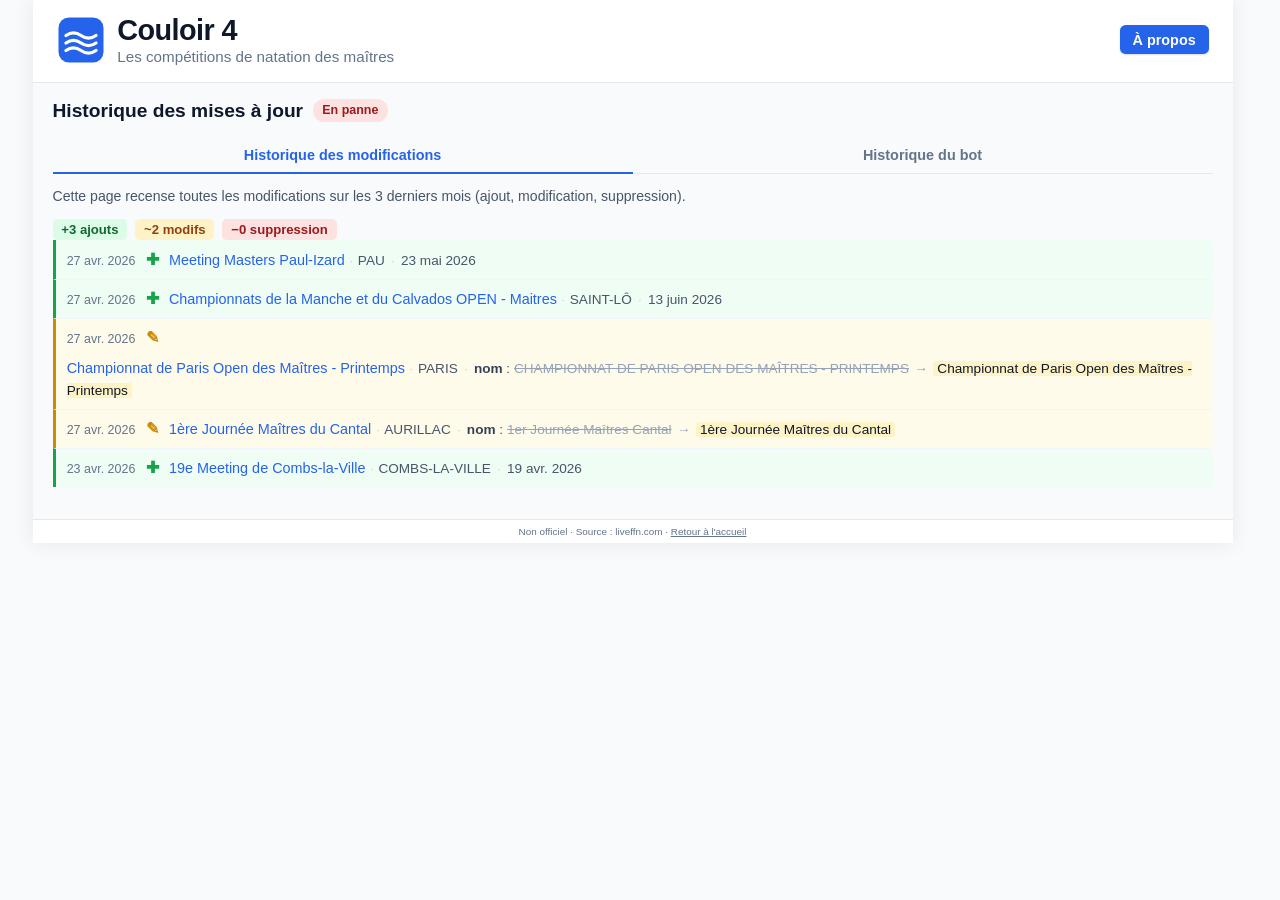
==== statut.html @ 9500f40b "feat(ui): page Statut + historique des modifications du bot Nouvelle page /statut.html avec 2 onglet" ====
<!DOCTYPE html>
<html lang="fr">
<head>
  <meta charset="UTF-8" />
  <meta name="viewport" content="width=device-width, initial-scale=1.0" />

  <meta http-equiv="Content-Security-Policy" content="default-src 'self'; script-src 'self' https://gc.zgo.at 'unsafe-inline'; style-src 'self' 'unsafe-inline'; img-src 'self' data:; connect-src 'self' https://couloir4.goatcounter.com; font-src 'self'; frame-ancestors 'none'; base-uri 'self'; form-action 'self'" />

  <title>Historique des mises à jour — Couloir 4</title>
  <meta name="description" content="Historique des mises à jour de Couloir 4 : compétitions ajoutées, modifiées et supprimées suite aux scrapings de liveFFN sur les 6 derniers mois." />
  <meta name="robots" content="index, follow" />
  <meta name="language" content="French" />
  <link rel="canonical" href="https://www.couloir4.fr/statut.html" />

  <link rel="icon" type="image/svg+xml" href="favicon.svg" />
  <link rel="apple-touch-icon" href="favicon.svg" />

  <link rel="stylesheet" href="app.css" />
</head>
<body class="page-statut">
  <header>
    <div class="title-row">
      <a class="brand" href="./" aria-label="Couloir 4 — retour à l'accueil">
        <img src="favicon.svg" alt="" width="32" height="32" class="brand-logo" />
        <div class="brand-text">
          <h1>Couloir 4</h1>
          <p class="tagline">Les compétitions de natation des maîtres</p>
        </div>
      </a>
      <button type="button" id="infoBtn" class="info-btn" aria-label="À propos — informations sur les données" title="À propos">À propos</button>
    </div>
  </header>

  <div id="infoModal" class="modal" hidden aria-modal="true" role="dialog" aria-labelledby="modalTitle">
    <div class="modal-backdrop" id="modalBackdrop"></div>
    <div class="modal-content" role="document">
      <button type="button" class="modal-close" id="modalClose" aria-label="Fermer">✕</button>
      <h2 id="modalTitle" class="modal-title">À propos</h2>
      <p class="modal-p">
        <strong>Couloir 4</strong> recense les compétitions de natation maîtres en France sur une carte interactive. Les données proviennent de liveFFN.
      </p>
      <p class="modal-updated-line">Dernière mise à jour : <span id="modalUpdated">…</span>. <a href="statut.html" id="statusIcon" class="status-link"><svg viewBox="0 0 24 24" aria-hidden="true" fill="none" stroke="currentColor" stroke-width="2" stroke-linecap="round" stroke-linejoin="round"><circle cx="12" cy="12" r="9"/><polyline points="12,7 12,12 15,14"/></svg><span>Voir l'historique</span></a></p>
      <hr class="modal-sep">
      <p class="modal-author">Site développé par <strong>Benjamin Néel</strong></p>
      <div class="modal-socials">
        <a class="social-link social-instagram" href="https://www.instagram.com/benjamin_darneel/" target="_blank" rel="noopener" aria-label="Instagram de Benjamin">
          <svg viewBox="0 0 24 24" aria-hidden="true"><rect x="2.5" y="2.5" width="19" height="19" rx="5.5" fill="none" stroke="currentColor" stroke-width="1.8"/><circle cx="12" cy="12" r="4.5" fill="none" stroke="currentColor" stroke-width="1.8"/><circle cx="17.5" cy="6.5" r="1.2" fill="currentColor"/></svg>
          <span>Instagram</span>
        </a>
        <a class="social-link social-linkedin" href="https://www.linkedin.com/in/benjaminneel/" target="_blank" rel="noopener" aria-label="LinkedIn de Benjamin">
          <svg viewBox="0 0 24 24" aria-hidden="true" fill="currentColor"><path d="M7 10.5h2.7v7.5H7v-7.5zm1.35-4.1a1.55 1.55 0 110 3.1 1.55 1.55 0 010-3.1zM11.3 10.5h2.6v1.05c.55-.9 1.55-1.25 2.55-1.25 2 0 2.85 1.15 2.85 3.35V18h-2.7v-3.9c0-1.05-.3-1.75-1.25-1.75s-1.35.75-1.35 1.75V18h-2.7v-7.5z"/></svg>
          <span>LinkedIn</span>
        </a>
      </div>
      <hr class="modal-sep">
      <p class="modal-p">
        Si une compétition n'apparaît pas sur <strong>Couloir 4</strong>, ce n'est pas un bug : c'est qu'elle n'est pas encore sur liveFFN.
      </p>
      <p class="modal-p">
        Si vous souhaitez faire apparaître une compétition sur <strong>Couloir 4</strong>, demandez à votre club de l'ajouter sur liveFFN et de mettre le mot « maîtres » dans le titre. Elle apparaîtra 24 h après sur <strong>Couloir 4</strong>.
      </p>
      <p class="modal-p">
        Si une compétition maîtres existe sur liveFFN mais pas sur <strong>Couloir 4</strong>, soit vous n'avez pas attendu 24 h, soit le mot « maîtres » ou « master » ne figure pas dans le titre sur liveFFN. Dans ce cas, envoyez-nous une demande via <a href="https://docs.google.com/forms/d/e/1FAIpQLSf6g021DXRIjD3V0xvkoZ9mtt02SCiwz91aicK6UGp37fEwQg/viewform" target="_blank" rel="noopener">ce formulaire</a>.
      </p>
      <p class="modal-legal-link">
        <button type="button" class="legal-link-btn" id="openLegalBtn">Mentions légales</button>
      </p>
      <p class="modal-copyright">© 2026 Benjamin Néel · Publié sous licence MIT</p>
    </div>
  </div>

  <div id="legalModal" class="modal" hidden aria-modal="true" role="dialog" aria-labelledby="legalModalTitle">
    <div class="modal-backdrop" id="legalModalBackdrop"></div>
    <div class="modal-content" role="document">
      <button type="button" class="modal-close" id="legalModalClose" aria-label="Fermer">✕</button>
      <h2 id="legalModalTitle" class="modal-title">Mentions légales</h2>

      <p class="modal-p">
        <strong>Couloir 4</strong> est un service gratuit et libre d'accès, développé bénévolement pour la communauté des nageurs maîtres. Le code source est ouvert ; il est consultable et réutilisable sur <a href="https://github.com/bneel/master-map" target="_blank" rel="noopener">GitHub</a>.
      </p>

      <hr class="modal-sep">

      <h3 class="legal-h3">Éditeur</h3>
      <p class="modal-p">
        Benjamin Néel, à titre personnel et bénévole.<br>
        Contact via <a href="https://www.instagram.com/benjamin_darneel/" target="_blank" rel="noopener">Instagram</a> ou <a href="https://www.linkedin.com/in/benjaminneel/" target="_blank" rel="noopener">LinkedIn</a>.
      </p>

      <h3 class="legal-h3">Hébergeur</h3>
      <p class="modal-p">
        GitHub, Inc. — 88 Colin P Kelly Jr St, San Francisco, CA 94107, USA.
      </p>

      <hr class="modal-sep">

      <h3 class="legal-h3">Données &amp; vie privée</h3>
      <p class="modal-p">
        Couloir 4 ne dépose <strong>aucun cookie</strong> et n'utilise <strong>aucun tracker publicitaire</strong>.
      </p>
      <p class="modal-p">
        <strong>Statistiques de fréquentation.</strong> Le site utilise GoatCounter (<code>couloir4.goatcounter.com</code>), un outil d'analyse sans cookie. Les données collectées sont anonymisées : page vue, référent, pays approximatif, type de navigateur. Aucune adresse IP ni identifiant personnel n'est conservé. Base légale : intérêt légitime (la CNIL exempte de consentement les outils de mesure d'audience non-traçants).
      </p>
      <p class="modal-p">
        <strong>Stockage local.</strong> Votre dernière position géographique, utilisée pour calculer les distances aux compétitions, est conservée uniquement dans votre navigateur via <code>localStorage</code> (clé <code>couloir4.userPos.v1</code>). Elle n'est jamais transmise à un serveur. Vous pouvez l'effacer à tout moment via les paramètres de votre navigateur.
      </p>
      <p class="modal-p">
        <strong>Vos droits.</strong> Aucune donnée personnelle n'étant collectée par l'éditeur, il n'y a pas de demande à formuler. Pour toute question, vous pouvez contacter l'éditeur via Instagram ou LinkedIn.
      </p>

      <hr class="modal-sep">

      <h3 class="legal-h3">Sources &amp; crédits</h3>
      <p class="modal-p">
        Les données de compétitions proviennent de <a href="https://liveffn.com" target="_blank" rel="noopener">liveFFN</a>, site de la Fédération Française de Natation. Couloir 4 est un projet <strong>indépendant et non-officiel</strong>, sans aucun lien avec la FFN.
      </p>
      <p class="modal-p">
        Cartographie : <a href="https://www.openstreetmap.org/copyright" target="_blank" rel="noopener">OpenStreetMap</a> (© contributeurs OSM), fond de carte <a href="https://carto.com/attributions" target="_blank" rel="noopener">CARTO</a>.
      </p>

      <hr class="modal-sep">

      <h3 class="legal-h3">Note aux administrateurs de liveFFN</h3>
      <p class="modal-p">
        Couloir 4 consulte liveFFN pour récupérer le calendrier des compétitions maîtres et les tailles de bassin. Le trafic est volontairement <strong>ultralight</strong> : 2 passages automatisés par jour (vers 11 h et 17 h, moins de 10 pages visitées à chaque passage).
      </p>
      <p class="modal-p">
        En cas de besoin, merci de me contacter via Instagram ou LinkedIn.
      </p>
    </div>
  </div>

  <main class="statut-main">
    <section class="statut-intro">
      <div class="statut-title-row">
        <h2 class="statut-title">Historique des mises à jour</h2>
        <span id="botStatus" class="bot-status" hidden></span>
      </div>
    </section>

    <div id="statutError" class="error" hidden></div>
    <div id="statutLoading" class="statut-loading">Chargement de l'historique…</div>

    <nav class="statut-tabs" id="statutTabs" role="tablist" aria-label="Onglets historique">
      <button type="button" class="statut-tab active" id="tabChanges" data-tab="changes" role="tab" aria-selected="true" aria-controls="paneChanges">Historique des modifications</button>
      <button type="button" class="statut-tab" id="tabRuns" data-tab="runs" role="tab" aria-selected="false" aria-controls="paneRuns">Historique du bot</button>
    </nav>

    <section id="paneChanges" class="statut-pane statut-pane-active" role="tabpanel" aria-labelledby="tabChanges">
      <p class="statut-pane-desc">Cette page recense toutes les modifications sur les 3 derniers mois (ajout, modification, suppression).</p>
      <div id="statutTotals" class="hist-totals" aria-label="Totaux"></div>
      <ol id="statutLines" class="hist-lines"></ol>
    </section>

    <section id="paneRuns" class="statut-pane" role="tabpanel" aria-labelledby="tabRuns" hidden>
      <p class="statut-pane-desc">Cette page retrace tous les passages du bot sur liveFFN sur les 30 derniers jours.</p>
      <ul id="recentList" class="recent-list"></ul>
    </section>
  </main>

  <footer>
    Non officiel &middot; Source&nbsp;: liveffn.com &middot; <a href="./">Retour à l'accueil</a>
  </footer>

  <script src="statut.js"></script>
  <script data-goatcounter="https://couloir4.goatcounter.com/count"
          async src="//gc.zgo.at/count.js"></script>
</body>
</html>
---- app.css ----
* { box-sizing: border-box; }
html, body { margin: 0; padding: 0; height: 100%; }
/* Réserve la gouttière du scrollbar globalement (page principale + page
   Statut). La page principale n'affiche jamais de scrollbar (overflow:hidden),
   la page Statut en affiche une dès que le contenu dépasse — sans ce
   `scrollbar-gutter: stable`, la largeur effective diffère de ~17 px entre
   les deux, ce qui décale visuellement le bandeau. */
html { scrollbar-gutter: stable; }
body {
  font-family: -apple-system, BlinkMacSystemFont, "Segoe UI", sans-serif;
  background: #f8fafc;
  color: #0f172a;
  display: flex;
  flex-direction: column;
  /* Viewport exact, pas "au minimum" : pas de dépassement = pas de scroll body */
  height: 100%;
  height: 100dvh; /* mobile moderne : hauteur dynamique qui s'adapte à la barre d'adresse */
  overflow: hidden; /* interdit tout scroll global, le scroll vit dans les panes internes */
}

/* Header compact : titre en haut + 1 ligne de contrôles */
header {
  padding: 0.5rem 0.75rem;
  background: #fff;
  border-bottom: 1px solid #e2e8f0;
  flex-shrink: 0; /* pas de compression, hauteur naturelle */
}
.title-row {
  display: flex; align-items: center; gap: 0.6rem;
  margin-bottom: 0.45rem;
}
.brand {
  flex: 1; min-width: 0;
  display: flex; align-items: center; gap: 0.55rem;
  text-decoration: none; color: inherit;
}
.brand-logo {
  width: 2rem; height: 2rem; flex-shrink: 0;
  border-radius: 0.35rem;
}
.brand-text {
  flex: 1; min-width: 0;
  display: flex; flex-direction: column; gap: 0.05rem;
}
.title-row h1 {
  margin: 0; font-size: 1.15rem; font-weight: 800;
  line-height: 1.15;
  white-space: nowrap; overflow: hidden; text-overflow: ellipsis;
  color: #0f172a; letter-spacing: -0.01em;
}
.tagline {
  margin: 0; font-size: 0.72rem; color: #64748b; font-weight: 500;
  white-space: nowrap; overflow: hidden; text-overflow: ellipsis;
}

/* Bouton "À propos" dans le header
   Intentionnellement visible (emoji + texte) : c'était invisible en version "?". */
.info-btn {
  flex-shrink: 0;
  display: inline-flex; align-items: center; gap: 0.3rem;
  padding: 0.35rem 0.6rem;
  border: 0; border-radius: 0.35rem;
  background: #2563eb; color: #fff;
  font: inherit; font-weight: 600; font-size: 0.8rem;
  cursor: pointer; line-height: 1;
  box-shadow: 0 1px 2px rgba(0, 0, 0, 0.15);
  white-space: nowrap;
}
.info-btn:hover { background: #1d4ed8; }
.info-btn-icon { font-size: 0.95rem; line-height: 1; }

/* Modal "À propos" */
.modal[hidden] { display: none; }
.modal {
  position: fixed; inset: 0; z-index: 2000;
  display: flex; align-items: center; justify-content: center;
}
.modal-backdrop {
  position: absolute; inset: 0;
  background: rgba(15, 23, 42, 0.55);
}
.modal-content {
  position: relative;
  background: #fff; color: #0f172a;
  border-radius: 0.6rem;
  padding: 1.25rem 1.25rem 1rem;
  max-width: calc(100% - 2rem); width: 26rem;
  box-shadow: 0 10px 30px rgba(0, 0, 0, 0.25);
  max-height: calc(100vh - 2rem); overflow-y: auto;
}
.modal-close {
  position: absolute; top: 0.4rem; right: 0.5rem;
  width: 2rem; height: 2rem;
  border: 0; background: transparent;
  color: #64748b; font-size: 1.1rem; cursor: pointer;
  border-radius: 50%;
}
.modal-close:hover { background: #f1f5f9; color: #0f172a; }
.modal-title { margin: 0 1.5rem 0.5rem 0; font-size: 1.05rem; }
.modal-p {
  margin: 0 0 0.75rem;
  font-size: 0.9rem; line-height: 1.45;
  color: #334155;
}
.modal-p:first-of-type {
  font-size: 0.95rem; color: #0f172a;
}
.modal-p a { color: #2563eb; text-decoration: underline; }
.modal-updated-line {
  margin: 0.5rem 0 0;
  font-size: 0.8rem; line-height: 1.4;
  color: #64748b;
}
#modalUpdated { font-weight: 600; color: #16a34a; }
.modal-sep { border: 0; border-top: 1px solid #e2e8f0; margin: 0.75rem 0; }
/* Ligne "Site développé par …" + icônes réseaux */
.modal-author {
  margin: 0 0 0.5rem; font-size: 1rem; color: #0f172a;
}
.modal-author strong { color: #0f172a; }
.modal-socials { display: flex; gap: 0.8rem; flex-wrap: wrap; margin-top: 0.25rem; }
.social-link {
  display: inline-flex; align-items: center; gap: 0.5rem;
  padding: 0.6rem 0.9rem;
  border-radius: 0.5rem;
  text-decoration: none; font-weight: 600; font-size: 1rem;
  border: 1px solid transparent;
  transition: transform 0.1s ease;
}
.social-link:hover { transform: translateY(-1px); }
.social-link svg { width: 1.75rem; height: 1.75rem; flex-shrink: 0; }
.social-instagram {
  background: linear-gradient(45deg, #f9ce34, #ee2a7b, #6228d7);
  color: #fff;
}
.social-instagram:hover { filter: brightness(1.08); }
.social-linkedin {
  background: #0a66c2; color: #fff;
}
.social-linkedin:hover { background: #084c94; }

/* Bannière d'erreur de chargement (insérée dynamiquement en haut du body) */
.load-error-banner {
  background: #fee2e2; color: #991b1b;
  padding: 0.6rem 1rem;
  font-size: 0.85rem; font-weight: 600;
  text-align: center;
  border-bottom: 1px solid #fca5a5;
  flex-shrink: 0;
}

.modal-admin-note {
  margin: 0.9rem 0 0;
  font-size: 0.72rem;
  font-style: italic;
  color: #0f172a;
  line-height: 1.35;
}
.modal-copyright {
  margin: 1rem 0 0;
  padding-top: 0.75rem;
  border-top: 1px solid #e2e8f0;
  text-align: center;
  font-size: 0.7rem;
  color: #64748b;
}

.modal-legal-link {
  margin: 0.9rem 0 0;
  text-align: center;
}
.legal-link-btn {
  background: none; border: 0; padding: 0;
  color: #2563eb; text-decoration: underline;
  font: inherit; font-size: 0.8rem; cursor: pointer;
}
.legal-link-btn:hover { color: #1d4ed8; }

.legal-h3 {
  margin: 0.9rem 0 0.4rem;
  font-size: 0.9rem;
  color: #0f172a;
}
.legal-h3:first-of-type { margin-top: 0; }
#legalModal code {
  font-size: 0.78rem;
  background: #f1f5f9;
  padding: 0.05rem 0.3rem;
  border-radius: 0.2rem;
}

.controls-row {
  display: flex; align-items: center; gap: 0.4rem;
}

/* Ligne filtre bassin + bouton reload à droite */
.bassin-row {
  display: flex; align-items: center; gap: 0.35rem;
  margin-top: 0.45rem;
}
.bassin-filter {
  display: flex; align-items: center; gap: 0.35rem;
  flex: 1; min-width: 0; flex-wrap: wrap;
}
.bassin-pill {
  font: inherit; font-size: 0.8rem; font-weight: 600;
  padding: 0.25rem 0.65rem;
  border: 1px solid #cbd5e1; border-radius: 999px;
  background: #fff; color: #475569; cursor: pointer;
  line-height: 1.3;
}
.bassin-pill:hover { background: #f1f5f9; }
.bassin-pill.active {
  background: #2563eb; color: #fff; border-color: #2563eb;
}

/* Bouton reload (alignement à droite, aligné visuellement avec .pos-btn au-dessus) */
.reload-btn {
  flex-shrink: 0;
  width: 2rem; height: 2rem;
  border: 1px solid #cbd5e1; border-radius: 0.35rem;
  background: #fff; color: #0f172a;
  font: inherit; font-size: 1.1rem; font-weight: 700;
  cursor: pointer;
  display: inline-flex; align-items: center; justify-content: center;
  line-height: 1;
}
.reload-btn:hover { background: #f1f5f9; }
.controls-row .search { flex: 1; min-width: 0; }
.horizon-select {
  font: inherit; font-size: 0.8rem; font-weight: 600;
  padding: 0.35rem 0.5rem;
  border: 1px solid #cbd5e1; border-radius: 0.35rem;
  background: #fff; color: #0f172a; cursor: pointer;
  flex-shrink: 0; max-width: 38%;
}
.horizon-select:focus { outline: 2px solid #2563eb; outline-offset: 1px; }

/* Bouton "Ma position" (header) */
.pos-btn {
  flex-shrink: 0;
  display: inline-flex; align-items: center; gap: 0.3rem;
  padding: 0.35rem 0.55rem;
  font: inherit; font-size: 0.8rem; font-weight: 600;
  border: 1px solid #cbd5e1; border-radius: 0.35rem;
  background: #fff; color: #0f172a; cursor: pointer;
  line-height: 1;
}
.pos-btn:hover { background: #f1f5f9; }
.pos-btn-label { white-space: nowrap; }
/* Sur mobile étroit, on masque le texte pour économiser la place */
@media (max-width: 560px) {
  .pos-btn-label { display: none; }
  .pos-btn { padding: 0.4rem; }
}

/* Mobile/tablet : pinch + double-tap suffisent, on cache les boutons zoom
   Leaflet pour libérer le coin haut-gauche (sinon le prompt position chevauche). */
@media (max-width: 959px) {
  .leaflet-control-zoom { display: none; }
}


/* Recherche */
.search {
  font: inherit; font-size: 0.85rem;
  padding: 0.35rem 0.55rem;
  border: 1px solid #cbd5e1; border-radius: 0.35rem;
  background: #fff; color: #0f172a;
}
.search:focus { outline: 2px solid #2563eb; outline-offset: 1px; }

/* Tabs Carte/Liste — style "segmented control" plus affirmé */
.tabs {
  display: flex;
  gap: 0.4rem;
  padding: 0.35rem 0.75rem;
  background: #fff;
  border-bottom: 1px solid #e2e8f0;
  flex-shrink: 0;
}
.tab {
  flex: 1;
  padding: 0.4rem 0.75rem;
  border: 1px solid #cbd5e1;
  border-radius: 0.45rem;
  background: #f8fafc;
  color: #475569;
  font: inherit; font-size: 0.95rem; font-weight: 600;
  cursor: pointer;
  display: inline-flex; align-items: center; justify-content: center; gap: 0.5rem;
  transition: background 0.15s ease, color 0.15s ease, border-color 0.15s ease, box-shadow 0.15s ease;
}
.tab:hover { background: #e2e8f0; }
.tab.active {
  background: #2563eb;
  color: #fff;
  border-color: #2563eb;
  box-shadow: 0 2px 6px rgba(37, 99, 235, 0.28);
}
.tab-icon { width: 1.1rem; height: 1.1rem; flex-shrink: 0; }

/* Pastille ronde bleue réutilisée pour afficher un compteur (tabs + toolbar liste) */
.count-pill {
  flex: 0 0 auto;
  min-width: 2.1rem; height: 2.1rem;
  padding: 0 0.5rem;
  border-radius: 999px;
  background: #2563eb; color: #fff;
  font-size: 0.85rem; font-weight: 700; line-height: 1;
  display: inline-flex; align-items: center; justify-content: center;
}
.count-pill:empty { display: none; }

/* Layout
   Mobile : le pane actif remplit toute la hauteur restante de <main>
   via flex:1. On évite les hauteurs fixes (60vh/40vh) qui tronquaient
   la liste en-dessous de 40 % du viewport. */
main { flex: 1; display: flex; position: relative; min-height: 0; }
.pane { display: none; flex: 1; min-height: 0; overflow: hidden; position: relative; }
.pane.active { display: flex; flex-direction: column; }
#map { flex: 1; width: 100%; min-height: 0; }

/* Légende carte */
.legend {
  position: absolute; bottom: 0.5rem; left: 0.5rem; z-index: 500;
  background: rgba(255, 255, 255, 0.92);
  border: 1px solid #e2e8f0; border-radius: 0.4rem;
  padding: 0.4rem 0.5rem;
  display: flex; flex-wrap: wrap; gap: 0.25rem 0.6rem;
  font-size: 0.7rem; color: #334155;
  box-shadow: 0 1px 4px rgba(0, 0, 0, 0.08);
  max-width: calc(100% - 1rem);
}
.legend-item { display: inline-flex; align-items: center; gap: 0.25rem; }
.legend .badge {
  width: 1.1rem; height: 1.1rem; font-size: 0.65rem;
}
.legend[hidden] { display: none; }
.legend-close {
  border: 0; background: transparent;
  color: #64748b; font-size: 0.85rem; line-height: 1;
  padding: 0 0.15rem; margin-left: 0.2rem;
  cursor: pointer; border-radius: 0.2rem;
}
.legend-close:hover { background: #f1f5f9; color: #0f172a; }

/* Liste */
.list-toolbar {
  display: flex; align-items: center; justify-content: space-between;
  flex-direction: row-reverse;
  padding: 0.5rem 1rem; background: #fff;
  border-bottom: 1px solid #e2e8f0;
  flex-shrink: 0;
}
.list-count {
  display: inline-flex; align-items: center; gap: 0.4rem;
  font-size: 0.75rem; color: #64748b;
}
.list-count-text { color: #2563eb; font-weight: 600; }
.sort-group { display: inline-flex; border: 1px solid #cbd5e1; border-radius: 0.35rem; overflow: hidden; }
.sort-btn {
  font: inherit; font-size: 0.8rem; font-weight: 500;
  padding: 0.35rem 0.7rem; border: 0; background: #fff; color: #475569; cursor: pointer;
  border-right: 1px solid #cbd5e1;
}
.sort-btn:last-child { border-right: 0; }
.sort-btn:hover { background: #f1f5f9; }
.sort-btn.active { background: #2563eb; color: #fff; font-weight: 600; }

#list {
  list-style: none; margin: 0; padding: 0;
  flex: 1; min-height: 0; overflow-y: auto;
  -webkit-overflow-scrolling: touch;
}
#list li {
  display: flex; gap: 0.6rem; padding: 0.7rem 1rem;
  border-bottom: 1px solid #e2e8f0; cursor: pointer; background: #fff;
}
#list li:hover, #list li:active { background: #f1f5f9; }
#list li.past { opacity: 0.55; }
#list li.past .name { text-decoration: line-through; text-decoration-color: #94a3b8; }
#list .info { flex: 1; min-width: 0; }
#list .name { font-weight: 600; font-size: 0.95rem; margin: 0 0 0.15rem; }
#list .meta {
  font-size: 0.8rem; color: #475569; margin: 0;
  display: flex; flex-wrap: wrap; align-items: center; gap: 0.35rem;
}
#list .meta-text { min-width: 0; }

/* Pin rouge + distance (même emoji que le marqueur "Ma position") */
.distance-pin {
  display: inline-flex; align-items: center; gap: 0.15rem;
  font-weight: 600; color: #334155;
  white-space: nowrap;
}
.distance-pin-ico { font-size: 0.95rem; line-height: 1; }

/* La pastille bassin, réutilisée du popup, reste visuellement homogène
   entre la carte et la liste. */
#list .bassin-tag { font-size: 0.68rem; }

/* Items "Habituelles" (compétitions récurrentes prédites, pas encore sur liveffn).
   Fond orange pâle pour différencier visuellement, curseur par défaut (pas
   de clic actif puisque pas d'ID liveffn vers où aller). */
#list li.habituelle-item {
  background: #fff7ed; border-left: 3px solid #f97316;
  cursor: default;
}
#list li.habituelle-item:hover, #list li.habituelle-item:active {
  background: #fed7aa;
}
.habituelle-lieu-tbd {
  font-style: italic; color: #9a3412;
}
.habituelle-note {
  font-size: 0.72rem; color: #9a3412; margin: 0.3rem 0 0;
  font-style: italic;
}
.habituelle-recent {
  font-size: 0.72rem; color: #475569; margin: 0.25rem 0 0;
}

/* Mode "Habituelles" : carte affichée (ville-centrées + centroïdes pour
   tournantes R/D, CF en Lapinland). Filtre bassin et tri date/distance
   conservés. */

/* En-tête explicatif au-dessus de chaque liste — texte centré, neutre.
   Sert pour À venir / Passées / Saison / Habituelles. */
.list-info-header {
  text-align: center;
  padding: 0.7rem 1rem;
  font-size: 0.78rem; color: #475569;
  border-bottom: 1px solid #e2e8f0;
  background: #f8fafc;
}
.list-info-header strong { color: #0f172a; }
/* Variante orange pour le mode Habituelles */
.list-info-header.habituelles-variant {
  background: #fff7ed; color: #9a3412;
  border-left: 3px solid #f97316;
}
.list-info-header.habituelles-variant strong { color: #7c2d12; }

/* Marqueur orange pour les "habituelles" sur la carte */
.marker-pill.marker-habituelle {
  background: #f97316; border-color: #fff;
  color: #fff;
}

/* Badges de niveau
   Hiérarchie visuelle :
   - F (Championnat de France maîtres) : rouge vif, le plus fort
   - I (International) : bordeaux, distinct du rouge CdF
   - N, Z, R, D : orange, jaune, bleu, gris */
.badge {
  display: inline-flex; align-items: center; justify-content: center;
  width: 1.7rem; height: 1.7rem; border-radius: 50%;
  color: #fff; font-weight: 700; font-size: 0.8rem; flex-shrink: 0;
}
.badge-F { background: #7c3aed; }
.badge-I { background: #7C2D12; }
.badge-N { background: #EA580C; }
.badge-Z { background: #CA8A04; }
.badge-R { background: #2563EB; }
.badge-D { background: #64748B; }

/* Marqueurs (divIcon) */
.marker-wrapper { background: transparent; border: 0; }
.marker-pill {
  border-radius: 50%;
  border-style: solid; border-color: #fff;
  display: flex; align-items: center; justify-content: center;
  color: #fff; font-weight: 700; font-size: 0.8rem;
  box-shadow: 0 1px 3px rgba(0, 0, 0, 0.25);
  box-sizing: border-box;
}
.marker-pill.past { opacity: 0.5; }

/* Marqueur de position utilisateur (emoji) — cliquable pour redéfinir */
.marker-user {
  font-size: 1.6rem; line-height: 1;
  text-shadow: 0 1px 2px rgba(0, 0, 0, 0.4);
}
.marker-user.clickable { cursor: pointer; }

/* Tooltip permanent "Ma position" à côté du marqueur (cliquable aussi) */
.leaflet-tooltip.user-tooltip {
  background: #0f172a; color: #fff;
  border: 0; border-radius: 0.3rem;
  padding: 0.2rem 0.5rem;
  font-size: 0.75rem; font-weight: 600;
  box-shadow: 0 1px 3px rgba(0, 0, 0, 0.3);
  cursor: pointer;
}
.leaflet-tooltip.user-tooltip::before { display: none; }

/* Prompt de localisation (par-dessus la carte) */
.location-prompt {
  position: absolute; top: 0.75rem; left: 50%;
  transform: translateX(-50%);
  z-index: 550;
  background: #fff; border: 1px solid #e2e8f0;
  border-radius: 0.5rem; padding: 0.75rem 1rem;
  box-shadow: 0 4px 12px rgba(0, 0, 0, 0.15);
  max-width: calc(100% - 1.5rem); width: 22rem;
}
.location-prompt p { margin: 0 0 0.6rem; font-size: 0.85rem; color: #0f172a; }
.location-prompt-actions {
  display: flex; flex-direction: column;
  gap: 0.4rem; align-items: center;
}
.btn-primary, .btn-secondary, .btn-link {
  font: inherit; font-size: 0.8rem; font-weight: 600;
  padding: 0.4rem 0.7rem; border-radius: 0.35rem; cursor: pointer;
  border: 1px solid transparent;
}
.btn-primary { background: #2563eb; color: #fff; }
.btn-primary:hover { background: #1d4ed8; }
.btn-secondary {
  background: #fff; color: #0f172a; border-color: #cbd5e1;
}
.btn-secondary:hover { background: #f1f5f9; }
.btn-link {
  background: transparent; color: #64748b; border-color: transparent;
  text-decoration: underline;
}
.btn-link:hover { color: #0f172a; }

/* Mode sélection de position : overlay + curseur crosshair */
#map.picking { cursor: crosshair; }
.map-pick-overlay {
  position: absolute; bottom: 0.5rem; left: 50%;
  transform: translateX(-50%);
  z-index: 500;
  background: #0f172a; color: #fff;
  padding: 0.45rem 0.8rem;
  border-radius: 0.35rem;
  font-size: 0.85rem; font-weight: 600;
  box-shadow: 0 2px 6px rgba(0, 0, 0, 0.3);
  pointer-events: none;
}

/* Popup multi-compétitions */
.popup-group { min-width: 220px; max-width: 300px; }
.popup-head {
  display: flex; align-items: center; justify-content: space-between;
  gap: 0.5rem; flex-wrap: wrap;
  padding-bottom: 0.35rem; margin-bottom: 0.4rem;
  border-bottom: 1px solid #e2e8f0;
}
.popup-head-main {
  display: inline-flex; align-items: center; gap: 0.4rem; flex-wrap: wrap;
}
.popup-head strong { font-size: 0.95rem; color: #0f172a; }
.count-badge {
  display: inline-block;
  padding: 0.05rem 0.35rem;
  background: #e2e8f0; color: #475569;
  border-radius: 0.25rem;
  font-size: 0.7rem; font-weight: 600;
}
.popup-item {
  padding: 0.35rem 0;
  border-bottom: 1px dashed #e2e8f0;
}
.popup-item:last-child { border-bottom: 0; }
.popup-item .item-tags {
  margin-bottom: 0.2rem; display: flex; gap: 0.3rem; flex-wrap: wrap;
}
.popup-item .item-title {
  font-weight: 600; font-size: 0.85rem; margin-bottom: 0.15rem;
  color: #0f172a;
}
.popup-item .item-meta {
  font-size: 0.75rem; color: #475569; margin-bottom: 0.25rem;
}
.popup-item .item-link {
  display: inline-block; color: #2563eb; text-decoration: none;
  font-size: 0.8rem;
}
.popup-item .item-link:hover { text-decoration: underline; }

/* Badges dans la popup */
.champ-france, .past-tag, .bassin-tag {
  display: inline-flex;
  align-items: center; justify-content: center;
  padding: 0.2rem 0.45rem;
  font-size: 0.65rem; font-weight: 700;
  color: #fff; border-radius: 0.25rem;
  line-height: 1;
  letter-spacing: 0.03em;
  text-indent: 0.03em; /* compense le letter-spacing final pour centrer visuellement */
}
.champ-france { background: #7c3aed; }
.past-tag     { background: #94a3b8; }
.bassin-tag   { background: #0ea5e9; }

/* États */
.error {
  padding: 1.5rem 1rem; text-align: center; color: #b91c1c;
  font-size: 0.9rem;
}
#list li.empty, #list li.search-hint {
  display: block;
  padding: 1.5rem 1rem; text-align: center; color: #475569; font-size: 0.9rem;
  cursor: default; background: #fff;
}
#list li.empty:hover, #list li.search-hint:hover { background: #fff; }
#list li.search-hint { border-top: 2px dashed #e2e8f0; }
.empty-msg-1 { margin: 0 0 0.75rem; }
.empty-msg-2 { margin: 0 0 1rem; font-weight: 700; font-size: 1.02rem; color: #0f172a; }
.empty-info-btn { margin: 0 auto; display: inline-block; }

/* Footer compact — tient sur 1 ligne jusque ~320px */
footer {
  padding: 0.35rem 0.6rem;
  font-size: 0.62rem;
  color: #64748b;
  text-align: center;
  background: #fff;
  border-top: 1px solid #e2e8f0;
  flex-shrink: 0;
  white-space: nowrap;
  overflow: hidden;
  text-overflow: ellipsis;
}

/* Desktop : les deux panes côte-à-côte + titre plus généreux */
@media (min-width: 960px) {
  .tabs { display: none; }
  main { flex-direction: row; }
  .pane { display: flex !important; flex-direction: column; }
  .pane-map { flex: 0 0 60%; }
  .pane-list { flex: 0 0 40%; }

  header { padding: 0.9rem 1.5rem 0.6rem; }
  .title-row h1 { font-size: 1.8rem; letter-spacing: -0.02em; }
  .tagline { font-size: 0.95rem; }
  .info-btn { font-size: 0.9rem; padding: 0.45rem 0.8rem; }
  .brand { gap: 0.8rem; }
  .brand-logo { width: 3rem; height: 3rem; border-radius: 0.5rem; }
}

/* Très grand écran : limite la largeur du layout pour rester lisible. */
@media (min-width: 1200px) {
  body {
    max-width: 1200px;
    margin: 0 auto;
    box-shadow: 0 0 20px rgba(0, 0, 0, 0.08);
  }
}

/* Distinction visuelle liste vs filtres/onglets (mobile + desktop) */
.pane-list { background: #eff6ff; }
.list-toolbar { background: transparent; border-bottom: 1px solid #bfdbfe; }
#list li { background: transparent; border-bottom: 1px solid #bfdbfe; }
#list li:hover, #list li:active { background: #dbeafe; }

/* Lien "Voir l'historique" dans la modale À propos, après la ligne
   "Dernière mise à jour : ...". Icône horloge inline + texte. La couleur
   de l'icône évolue selon l'âge du dernier passage du bot
   (classes posées par JS : fresh / warn / stale). */
.status-link {
  display: inline-flex;
  align-items: center;
  gap: 0.25rem;
  margin-left: 0.3rem;
  text-decoration: none;
  color: #2563eb;
  font-weight: 600;
  white-space: nowrap;
}
.status-link span { text-decoration: underline; }
.status-link:hover span { color: #1d4ed8; }
.status-link svg {
  width: 0.95em; height: 0.95em;
  flex-shrink: 0;
  color: #64748b;
}
.status-link.fresh svg { color: #16a34a; }
.status-link.warn  svg { color: #ea580c; }
.status-link.stale svg { color: #dc2626; }

/* --- Page Statut (statut.html) — timeline plate --- */
/* Override le overflow:hidden global du body : la page Statut est une page
   "documentaire" classique qui doit pouvoir scroller. */
html:has(body.page-statut),
body.page-statut {
  height: auto;
  min-height: 100%;
  overflow: visible;
}
/* Réserve la gouttière du scrollbar en permanence, pour que la page ne
   rétrécisse pas quand on bascule sur un onglet plus court (sans scroll). */
html:has(body.page-statut) {
  scrollbar-gutter: stable;
}
/* Override des règles `main { display:flex; flex:1; flex-direction:row; }`
   héritées de la page principale : sur statut.html on veut un layout
   document classique (block) où les sections s'empilent verticalement.
   `width: 100%` est explicite pour neutraliser tout `flex` parent qui
   ferait dimensionner le main au contenu (cause d'écart de largeur entre
   onglets : si un pane est plus court, le main rétrécit). */
body.page-statut main.statut-main {
  display: block;
  flex: none;
  width: 100%;
}
.statut-main {
  padding: 1rem 1.25rem 2rem;
}
.statut-intro { margin-bottom: 1rem; }
.statut-title-row {
  display: flex;
  align-items: center;
  gap: 0.6rem;
  flex-wrap: wrap;
}
.statut-title {
  margin: 0 0 0.4rem;
  font-size: 1.2rem;
  color: #0f172a;
}
.statut-title-row .statut-title { margin: 0; }
.bot-status {
  display: inline-block;
  padding: 0.18rem 0.6rem;
  border-radius: 999px;
  font-size: 0.78rem;
  font-weight: 600;
  line-height: 1.4;
  white-space: nowrap;
}
.bot-status.fresh { background: #dcfce7; color: #166534; }
.bot-status.warn  { background: #fef3c7; color: #92400e; }
.bot-status.stale { background: #fee2e2; color: #991b1b; }
.statut-desc {
  margin: 0 0 0.75rem;
  font-size: 0.9rem;
  line-height: 1.5;
  color: #334155;
}
.statut-tabs {
  display: flex;
  gap: 0;
  border-bottom: 1px solid #e2e8f0;
  margin: 1rem 0 0.75rem;
}
.statut-tab {
  flex: 1 1 0;
  background: none;
  border: 0;
  border-bottom: 2px solid transparent;
  padding: 0.55rem 1rem;
  font: inherit;
  font-size: 0.9rem;
  font-weight: 600;
  color: #64748b;
  cursor: pointer;
  margin-bottom: -1px;
  text-align: center;
}
.statut-tab:hover { color: #0f172a; }
.statut-tab.active {
  color: #2563eb;
  border-bottom-color: #2563eb;
}
.statut-pane[hidden] { display: none; }
.statut-pane-desc {
  margin: 0 0 0.75rem;
  font-size: 0.88rem;
  color: #475569;
  line-height: 1.5;
}
.recent-list {
  list-style: none;
  margin: 0;
  padding: 0;
  display: flex;
  flex-direction: column;
  gap: 0.2rem;
}
.recent-item {
  display: flex;
  flex-wrap: wrap;
  align-items: baseline;
  gap: 0.6rem;
  padding: 0.3rem 0;
  font-size: 0.88rem;
  border-bottom: 1px solid #f1f5f9;
}
.recent-item:last-child { border-bottom: 0; }
.recent-stamp {
  font-variant-numeric: tabular-nums;
  color: #475569;
  font-weight: 500;
  white-space: nowrap;
}
.recent-summary {
  display: inline-flex;
  flex-wrap: wrap;
  gap: 0.3rem;
  align-items: baseline;
  font-size: 0.82rem;
  font-weight: 600;
}
.recent-summary > span {
  padding: 0.05rem 0.4rem;
  border-radius: 0.25rem;
}
.recent-zero {
  background: #f1f5f9;
  color: #64748b;
  font-weight: 500;
}
.hist-totals {
  display: flex;
  flex-wrap: wrap;
  gap: 0.5rem;
  font-size: 0.82rem;
  font-weight: 600;
}
.hist-totals > span {
  padding: 0.2rem 0.55rem;
  border-radius: 0.3rem;
}
.hist-total-added   { background: #dcfce7; color: #166534; }
.hist-total-updated { background: #fef3c7; color: #92400e; }
.hist-total-removed { background: #fee2e2; color: #991b1b; }
.statut-loading {
  text-align: center;
  color: #64748b;
  font-size: 0.9rem;
  padding: 2rem 0;
}
.hist-empty {
  list-style: none;
  background: #f1f5f9;
  border-radius: 0.4rem;
  padding: 0.9rem 1rem;
  color: #334155;
  font-size: 0.9rem;
  line-height: 1.5;
  text-align: center;
}
.hist-lines {
  list-style: none;
  margin: 0;
  padding: 0;
}
.hist-line {
  display: flex;
  flex-wrap: wrap;
  align-items: baseline;
  gap: 0.5rem;
  padding: 0.45rem 0.7rem;
  border-left: 3px solid transparent;
  border-radius: 0 0.25rem 0.25rem 0;
  font-size: 0.9rem;
  line-height: 1.5;
}
.hist-line + .hist-line { border-top: 1px solid #f1f5f9; }
.hist-added   { border-left-color: #16a34a; background: #f0fdf4; }
.hist-removed { border-left-color: #dc2626; background: #fef2f2; }
.hist-updated { border-left-color: #ca8a04; background: #fffbeb; }
.hist-stamp {
  font-variant-numeric: tabular-nums;
  font-size: 0.78rem;
  color: #64748b;
  white-space: nowrap;
  flex-shrink: 0;
}
.hist-marker {
  font-weight: 700;
  font-size: 1rem;
  width: 1.1rem;
  text-align: center;
  flex-shrink: 0;
}
.hist-added   .hist-marker { color: #16a34a; }
.hist-removed .hist-marker { color: #dc2626; }
.hist-updated .hist-marker { color: #ca8a04; }
/* hist-content : prend toute la largeur restante, ses enfants wrappent
   sur la même ligne (titre + meta) au lieu d'être empilés à droite. */
.hist-content {
  flex: 1 1 auto;
  min-width: 0;
  display: inline;
}
.hist-title {
  color: #0f172a;
  font-weight: 500;
  word-break: break-word;
}
.hist-title a { color: #2563eb; text-decoration: none; }
.hist-title a:hover { text-decoration: underline; }
.hist-meta-row {
  font-size: 0.85rem;
  color: #475569;
}
.hist-meta-row::before { content: ' · '; color: #cbd5e1; padding: 0 0.05rem; }
.line-meta { white-space: normal; }
.line-sep { color: #cbd5e1; padding: 0 0.15rem; }
.hist-change-label { font-weight: 600; color: #334155; }
.hist-from {
  text-decoration: line-through;
  color: #94a3b8;
}
.hist-arrow { color: #94a3b8; padding: 0 0.1rem; }
.hist-to {
  color: #0f172a;
  font-weight: 500;
  background: #fef3c7;
  padding: 0 0.25rem;
  border-radius: 0.2rem;
}

@media (max-width: 560px) {
  .hist-line {
    padding: 0.4rem 0.6rem;
    gap: 0.35rem;
  }
  .hist-stamp {
    flex-basis: 100%;
    font-weight: 600;
    color: #475569;
  }
}

.page-statut footer a {
  color: inherit;
  text-decoration: underline;
}
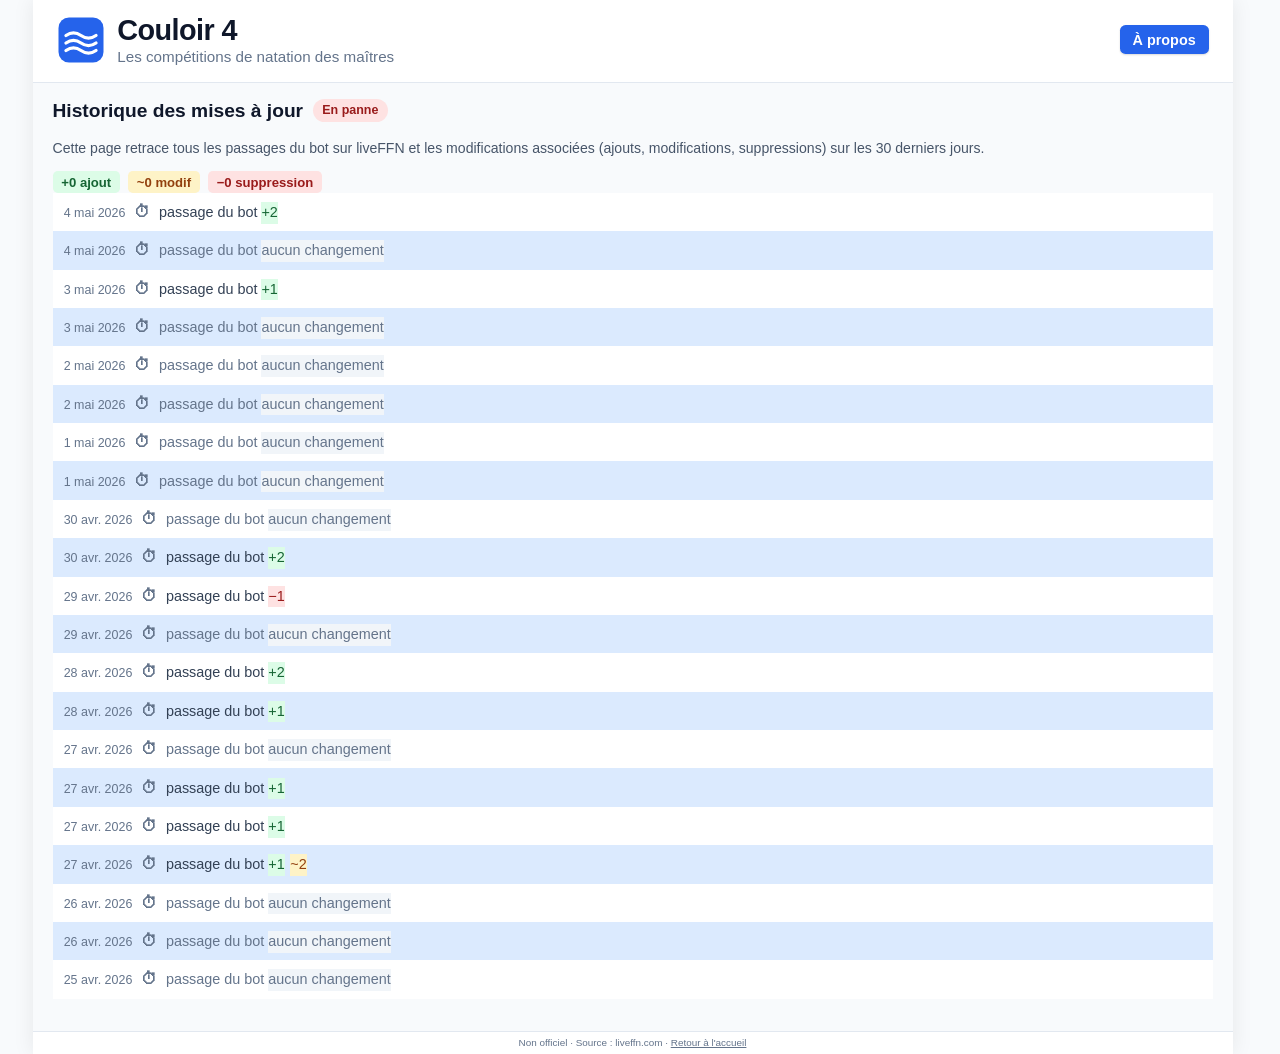
==== commit 82ecf238: "feat(ui): fusionne historique du bot et modifications en timeline unique - Supprime les onglets de l" ====
--- a/statut.html
+++ b/statut.html
@@ -62,6 +62,8 @@
       <p class="modal-p">
         Si une compétition maîtres existe sur liveFFN mais pas sur <strong>Couloir 4</strong>, soit vous n'avez pas attendu 24 h, soit le mot « maîtres » ou « master » ne figure pas dans le titre sur liveFFN. Dans ce cas, envoyez-nous une demande via <a href="https://docs.google.com/forms/d/e/1FAIpQLSf6g021DXRIjD3V0xvkoZ9mtt02SCiwz91aicK6UGp37fEwQg/viewform" target="_blank" rel="noopener">ce formulaire</a>.
       </p>
+      <hr class="modal-sep">
+      <p class="modal-thanks">Merci à Thomas, Géraldine, Alexis, Geoffrey, Manue, Sophie et Amandine pour leurs idées et remarques.</p>
       <p class="modal-legal-link">
         <button type="button" class="legal-link-btn" id="openLegalBtn">Mentions légales</button>
       </p>
@@ -141,20 +143,10 @@
     <div id="statutError" class="error" hidden></div>
     <div id="statutLoading" class="statut-loading">Chargement de l'historique…</div>
 
-    <nav class="statut-tabs" id="statutTabs" role="tablist" aria-label="Onglets historique">
-      <button type="button" class="statut-tab active" id="tabChanges" data-tab="changes" role="tab" aria-selected="true" aria-controls="paneChanges">Historique des modifications</button>
-      <button type="button" class="statut-tab" id="tabRuns" data-tab="runs" role="tab" aria-selected="false" aria-controls="paneRuns">Historique du bot</button>
-    </nav>
-
-    <section id="paneChanges" class="statut-pane statut-pane-active" role="tabpanel" aria-labelledby="tabChanges">
-      <p class="statut-pane-desc">Cette page recense toutes les modifications sur les 3 derniers mois (ajout, modification, suppression).</p>
+    <section class="statut-pane statut-pane-active">
+      <p class="statut-pane-desc">Cette page retrace tous les passages du bot sur liveFFN et les modifications associées (ajouts, modifications, suppressions) sur les 30 derniers jours.</p>
       <div id="statutTotals" class="hist-totals" aria-label="Totaux"></div>
       <ol id="statutLines" class="hist-lines"></ol>
-    </section>
-
-    <section id="paneRuns" class="statut-pane" role="tabpanel" aria-labelledby="tabRuns" hidden>
-      <p class="statut-pane-desc">Cette page retrace tous les passages du bot sur liveFFN sur les 30 derniers jours.</p>
-      <ul id="recentList" class="recent-list"></ul>
     </section>
   </main>
 
--- a/app.css
+++ b/app.css
@@ -165,6 +165,14 @@
   color: #64748b;
 }
 
+.modal-thanks {
+  margin: 0.6rem 0 0;
+  font-size: 0.92rem;
+  font-style: italic;
+  color: #475569;
+  text-align: center;
+  line-height: 1.4;
+}
 .modal-legal-link {
   margin: 0.9rem 0 0;
   text-align: center;
@@ -854,16 +862,28 @@
   flex-wrap: wrap;
   align-items: baseline;
   gap: 0.5rem;
-  padding: 0.45rem 0.7rem;
-  border-left: 3px solid transparent;
-  border-radius: 0 0.25rem 0.25rem 0;
+  padding: 0.45rem 0.7rem 0.45rem 2.2rem;
   font-size: 0.9rem;
   line-height: 1.5;
 }
-.hist-line + .hist-line { border-top: 1px solid #f1f5f9; }
-.hist-added   { border-left-color: #16a34a; background: #f0fdf4; }
-.hist-removed { border-left-color: #dc2626; background: #fef2f2; }
-.hist-updated { border-left-color: #ca8a04; background: #fffbeb; }
+.hist-run {
+  display: flex;
+  flex-wrap: wrap;
+  align-items: baseline;
+  gap: 0.5rem;
+  padding: 0.45rem 0.7rem;
+  font-size: 0.9rem;
+  line-height: 1.5;
+}
+.hist-run .hist-marker { color: #64748b; }
+.hist-run-noop { color: #64748b; }
+.hist-run-noop .hist-run-label { color: #64748b; }
+.hist-run-label { color: #334155; font-weight: 500; }
+.hist-run-summary { display: inline-flex; gap: 0.35rem; align-items: baseline; }
+/* Zébrure par groupe : un groupe = un passage du bot + ses modifs intercalées.
+   Couleur reprise du fond de la liste principale (.pane-list). */
+.hist-g-even { background: #ffffff; }
+.hist-g-odd  { background: #dbeafe; }
 .hist-stamp {
   font-variant-numeric: tabular-nums;
   font-size: 0.78rem;
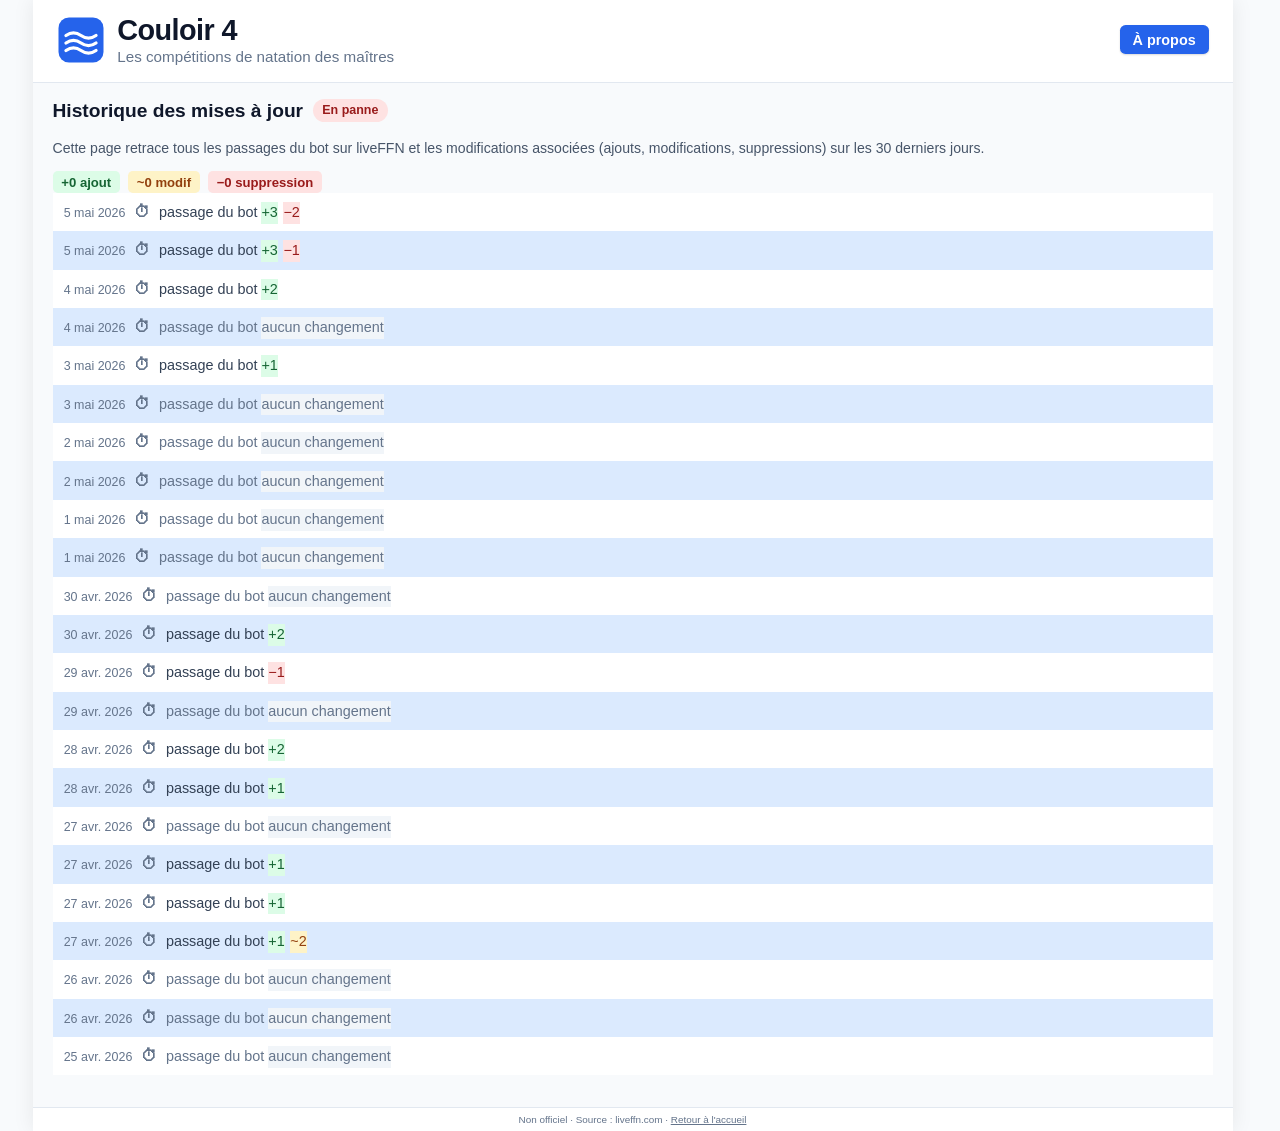
==== commit 2a18c870: "docs(ui): ajoute Marie aux remerciements Co-Authored-By: Claude Opus 4.7 (1M context) <noreply@anthr" ====
--- a/statut.html
+++ b/statut.html
@@ -63,7 +63,7 @@
         Si une compétition maîtres existe sur liveFFN mais pas sur <strong>Couloir 4</strong>, soit vous n'avez pas attendu 24 h, soit le mot « maîtres » ou « master » ne figure pas dans le titre sur liveFFN. Dans ce cas, envoyez-nous une demande via <a href="https://docs.google.com/forms/d/e/1FAIpQLSf6g021DXRIjD3V0xvkoZ9mtt02SCiwz91aicK6UGp37fEwQg/viewform" target="_blank" rel="noopener">ce formulaire</a>.
       </p>
       <hr class="modal-sep">
-      <p class="modal-thanks">Merci à Thomas, Géraldine, Alexis, Geoffrey, Manue, Sophie et Amandine pour leurs idées et remarques.</p>
+      <p class="modal-thanks">Merci à Thomas, Géraldine, Alexis, Geoffrey, Manue, Sophie, Amandine et Marie pour leurs idées et remarques.</p>
       <p class="modal-legal-link">
         <button type="button" class="legal-link-btn" id="openLegalBtn">Mentions légales</button>
       </p>
--- a/app.css
+++ b/app.css
@@ -898,9 +898,20 @@
   text-align: center;
   flex-shrink: 0;
 }
-.hist-added   .hist-marker { color: #16a34a; }
-.hist-removed .hist-marker { color: #dc2626; }
-.hist-updated .hist-marker { color: #ca8a04; }
+.hist-badge {
+  display: inline-block;
+  flex-shrink: 0;
+  padding: 0.1rem 0.55rem;
+  border-radius: 999px;
+  font-size: 0.72rem;
+  font-weight: 600;
+  letter-spacing: 0.01em;
+  white-space: nowrap;
+  text-transform: lowercase;
+}
+.hist-badge-added   { background: #dcfce7; color: #166534; }
+.hist-badge-updated { background: #fef3c7; color: #92400e; }
+.hist-badge-removed { background: #fee2e2; color: #991b1b; }
 /* hist-content : prend toute la largeur restante, ses enfants wrappent
    sur la même ligne (titre + meta) au lieu d'être empilés à droite. */
 .hist-content {
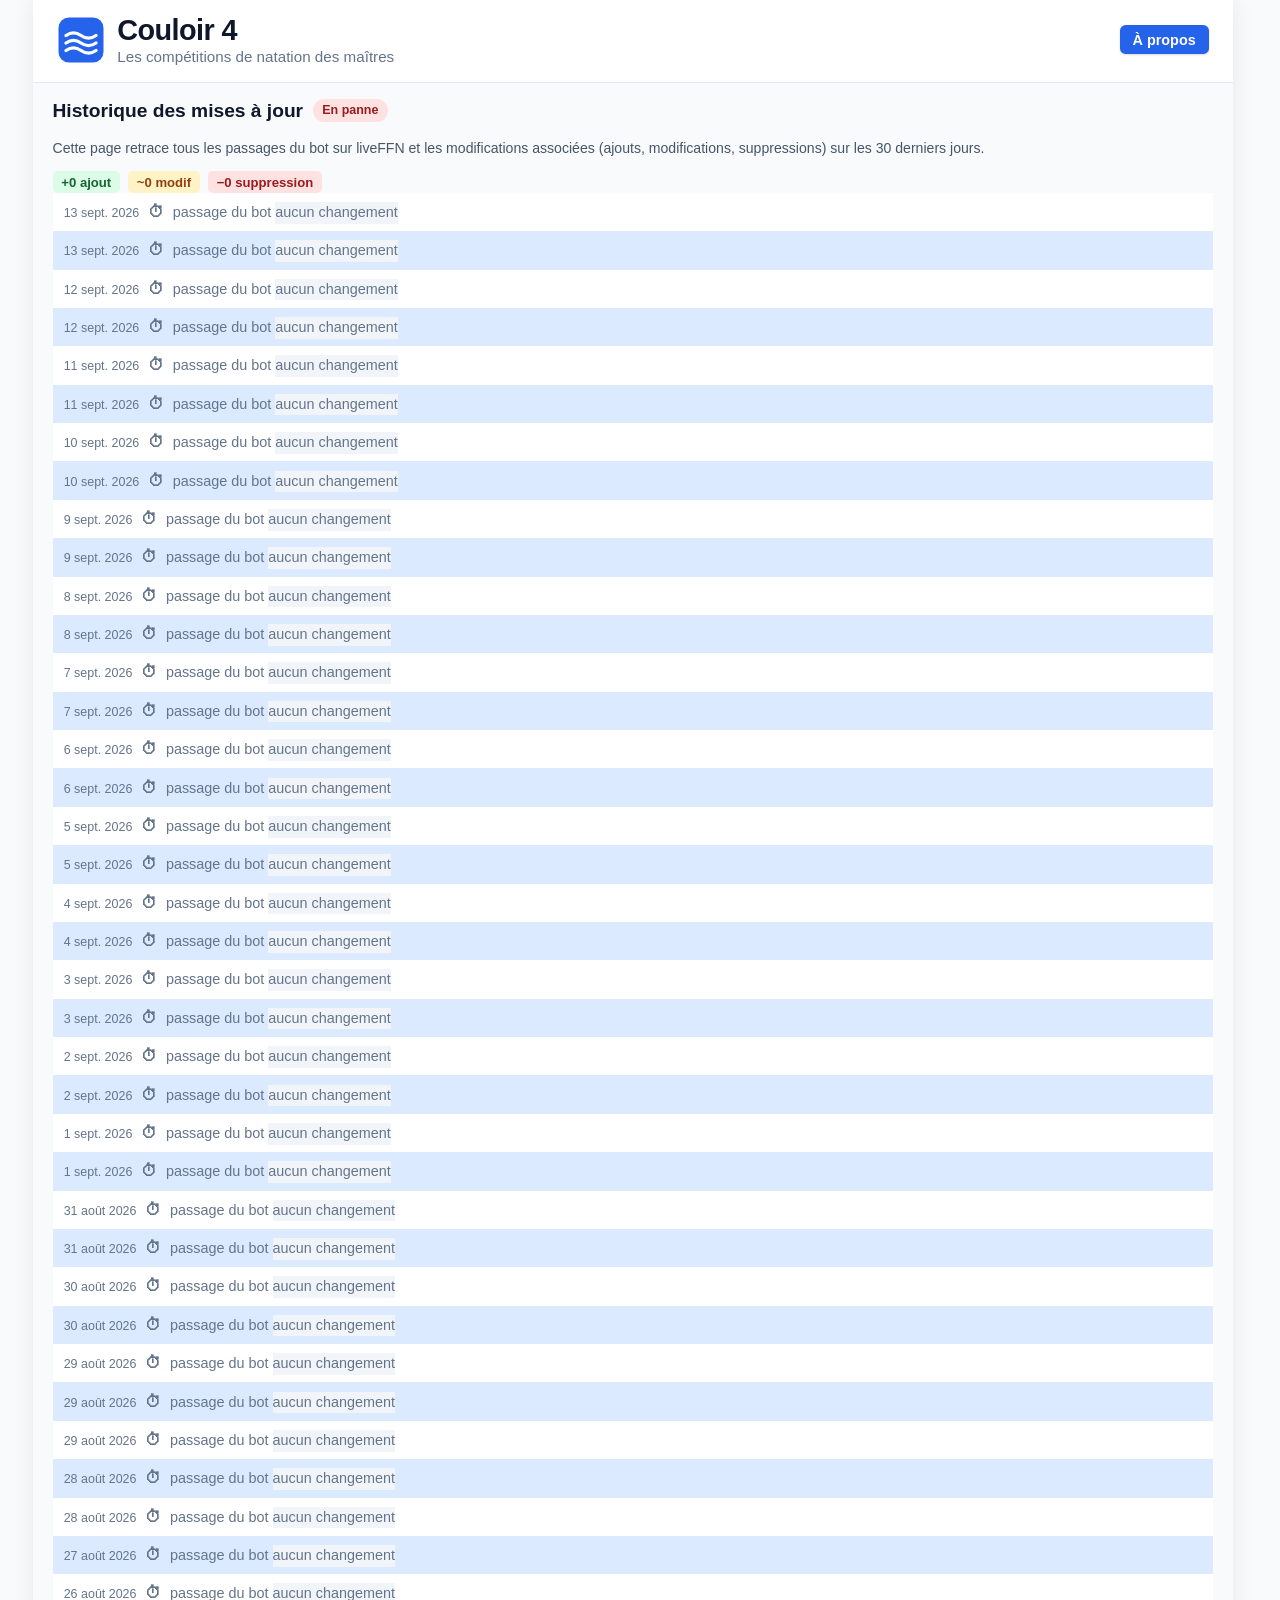
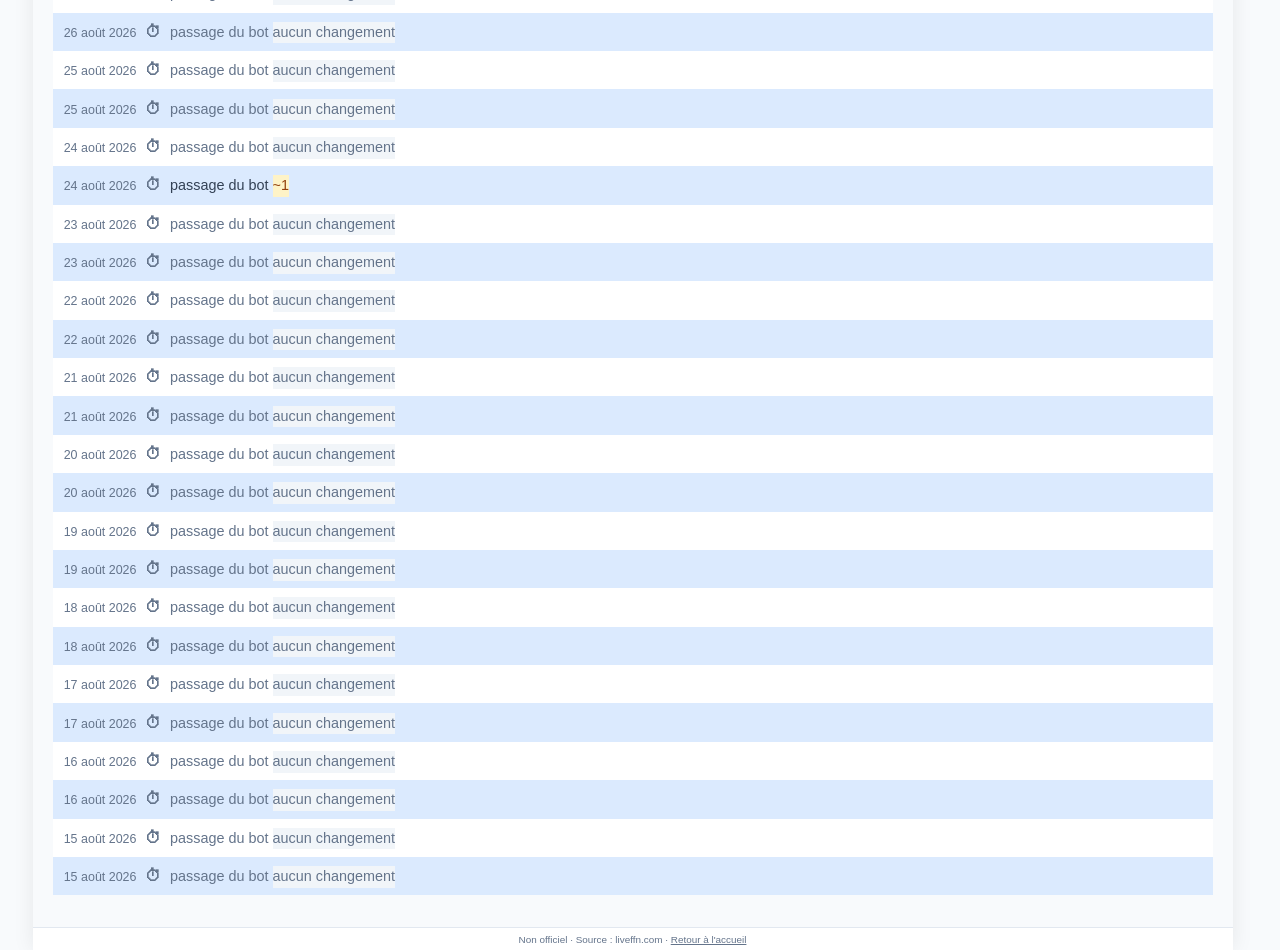
==== commit 21093887: "docs(ui): met à jour le lien Instagram Co-Authored-By: Claude Opus 5 (1M context) <noreply@anthropic" ====
--- a/statut.html
+++ b/statut.html
@@ -43,7 +43,7 @@
       <hr class="modal-sep">
       <p class="modal-author">Site développé par <strong>Benjamin Néel</strong></p>
       <div class="modal-socials">
-        <a class="social-link social-instagram" href="https://www.instagram.com/benjamin_darneel/" target="_blank" rel="noopener" aria-label="Instagram de Benjamin">
+        <a class="social-link social-instagram" href="https://www.instagram.com/benjamin.d.neel/" target="_blank" rel="noopener" aria-label="Instagram de Benjamin">
           <svg viewBox="0 0 24 24" aria-hidden="true"><rect x="2.5" y="2.5" width="19" height="19" rx="5.5" fill="none" stroke="currentColor" stroke-width="1.8"/><circle cx="12" cy="12" r="4.5" fill="none" stroke="currentColor" stroke-width="1.8"/><circle cx="17.5" cy="6.5" r="1.2" fill="currentColor"/></svg>
           <span>Instagram</span>
         </a>
@@ -86,7 +86,7 @@
       <h3 class="legal-h3">Éditeur</h3>
       <p class="modal-p">
         Benjamin Néel, à titre personnel et bénévole.<br>
-        Contact via <a href="https://www.instagram.com/benjamin_darneel/" target="_blank" rel="noopener">Instagram</a> ou <a href="https://www.linkedin.com/in/benjaminneel/" target="_blank" rel="noopener">LinkedIn</a>.
+        Contact via <a href="https://www.instagram.com/benjamin.d.neel/" target="_blank" rel="noopener">Instagram</a> ou <a href="https://www.linkedin.com/in/benjaminneel/" target="_blank" rel="noopener">LinkedIn</a>.
       </p>
 
       <h3 class="legal-h3">Hébergeur</h3>
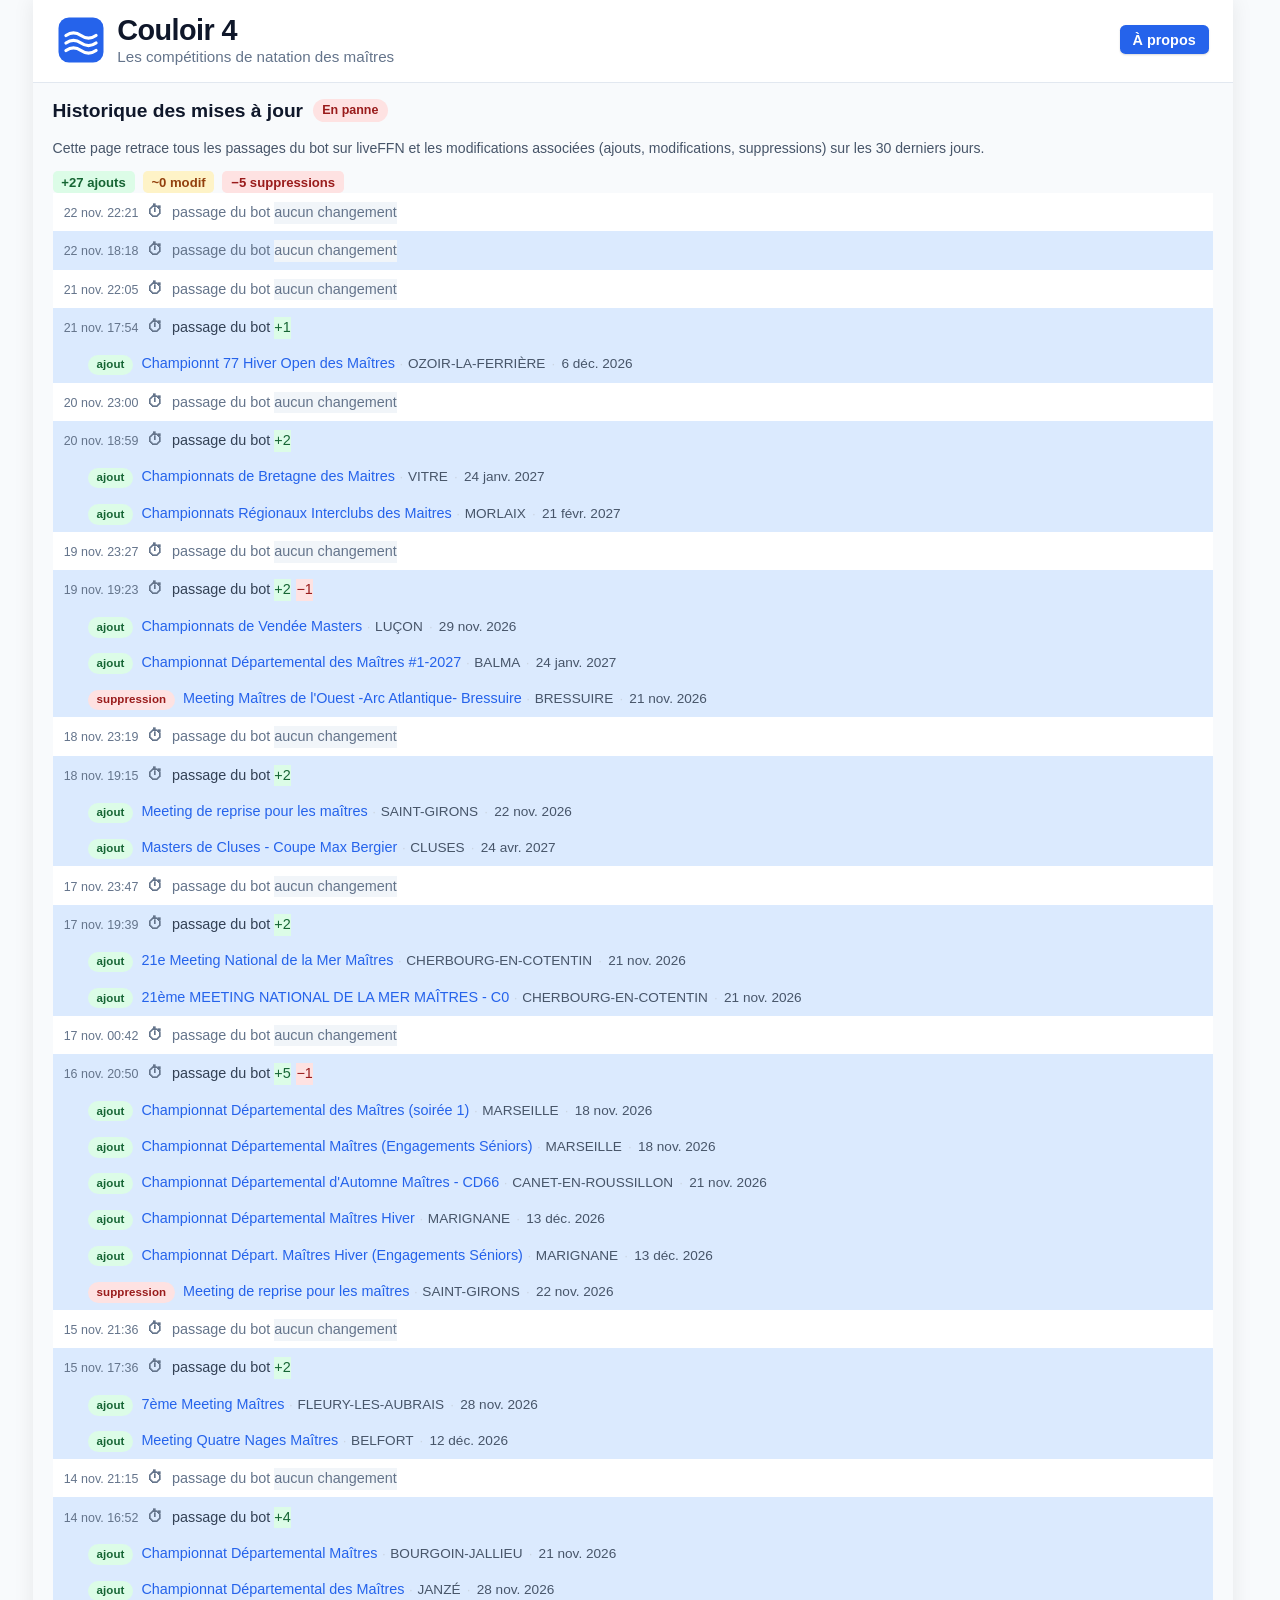
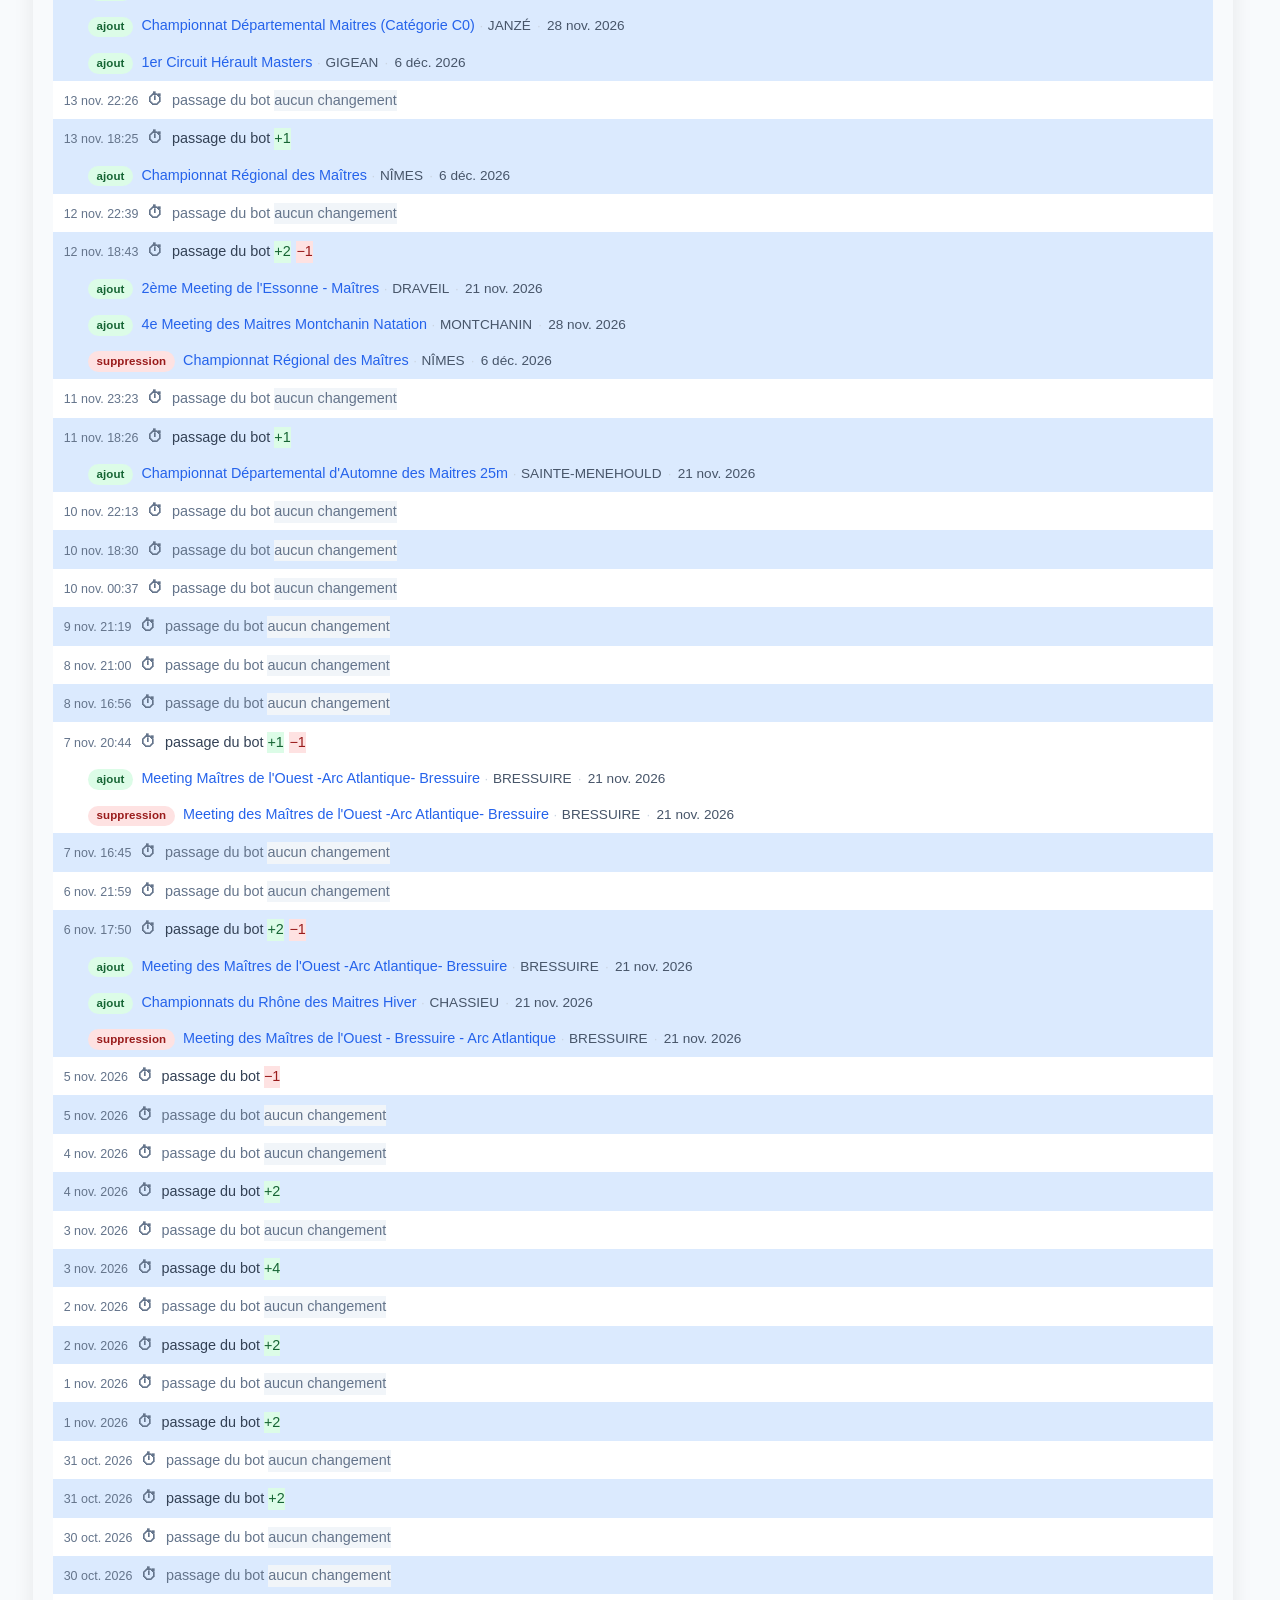
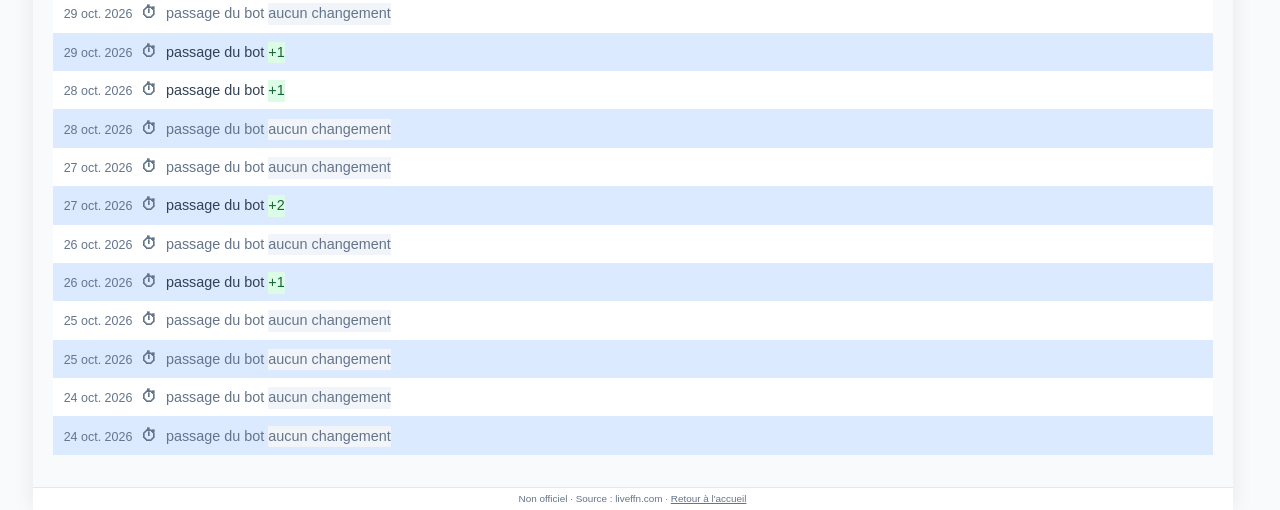
==== commit 3ad4fd62: "feat(pwa): rend le site installable comme une application Manifeste, icônes PNG (any, maskable, appl" ====
--- a/statut.html
+++ b/statut.html
@@ -13,7 +13,10 @@
   <link rel="canonical" href="https://www.couloir4.fr/statut.html" />
 
   <link rel="icon" type="image/svg+xml" href="favicon.svg" />
-  <link rel="apple-touch-icon" href="favicon.svg" />
+  <link rel="apple-touch-icon" href="icons/apple-touch-icon.png" />
+  <!-- Application installable (PWA) : manifeste + titre sous l'icône iOS -->
+  <link rel="manifest" href="manifest.json" />
+  <meta name="apple-mobile-web-app-title" content="Couloir 4" />
 
   <link rel="stylesheet" href="app.css" />
 </head>
